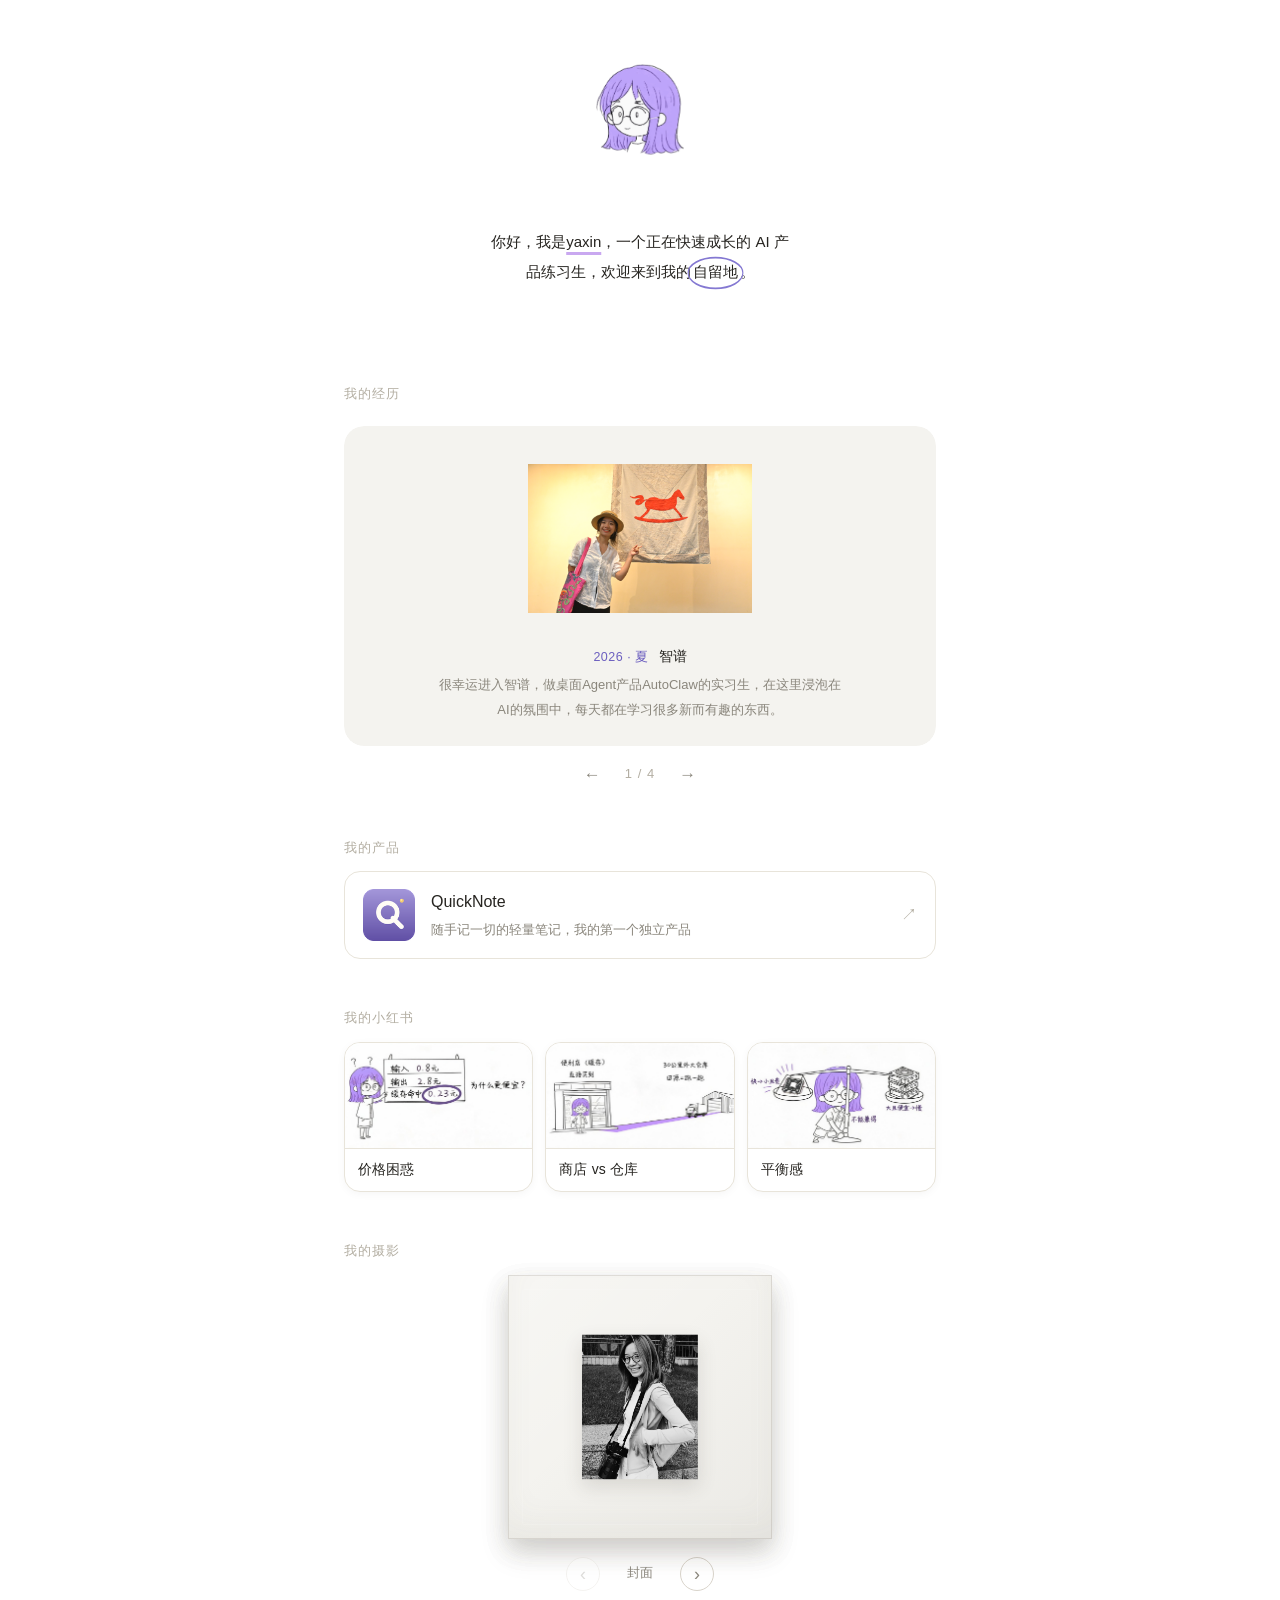
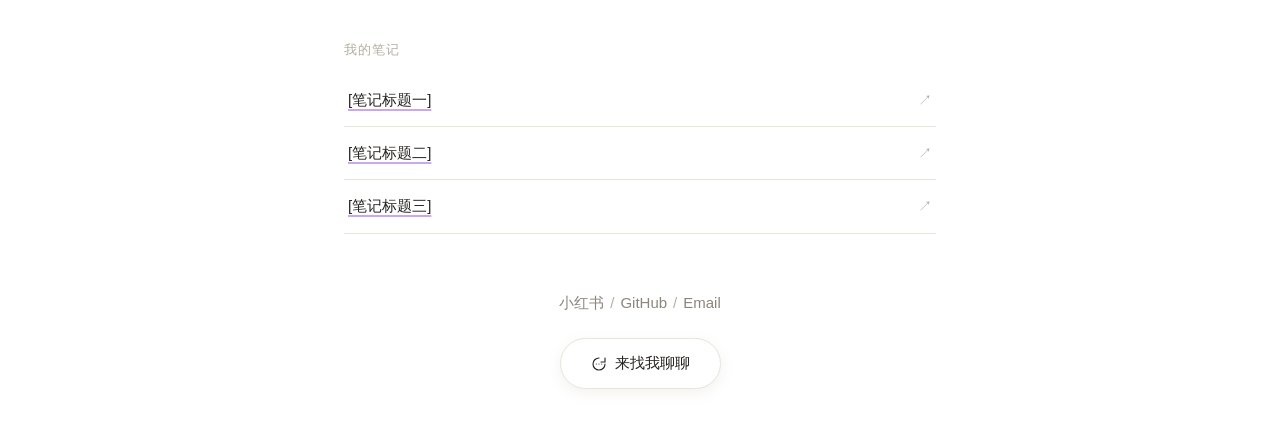
==== editable-site-preview.html @ 3f8d2ef1 "Add files via upload" ====
<!DOCTYPE html>
<html lang="zh-CN">
<head>
<meta charset="UTF-8">
<meta name="viewport" content="width=device-width, initial-scale=1.0">
<title>yaxin 的自留地</title>
<meta name="description" content="yaxin，一个正在快速成长的 AI 产品练习生的自留地">
<style>
:root{
  --bg:#FFFFFF;
  --ink:#262420;
  --ink-2:#8A867C;
  --ink-3:#B3AEA2;
  --accent:#8478D2;
  --accent-deep:#6C5FBF;
  --accent-soft:#C9A8F0;
  --berry:#D6456B;
  --card:#FFFFFF;
  --card-warm:#FBFAF6;
  --line:#E8E4DA;
  --radius:20px;
}
*{margin:0;padding:0;box-sizing:border-box;}
b,strong{font-weight:400;}
html{-webkit-text-size-adjust:100%;scroll-behavior:smooth;}
body{
  font-family:"PingFang SC","Hiragino Sans GB","Microsoft YaHei","Noto Sans SC",sans-serif;
  background:var(--bg);
  color:var(--ink);
  line-height:1.75;
  font-size:15.5px;
  overflow-x:hidden;
}
.wrap{max-width:640px;margin:0 auto;padding:64px 24px 56px;}

/* ========== 01 首屏 ========== */
.hero{position:relative;margin-bottom:72px;user-select:none;}
.hero-scene{position:relative;width:100%;display:flex;align-items:flex-end;justify-content:center;}
.hero-scene img{width:13%;min-width:88px;height:auto;object-fit:contain;display:block;transition:transform .3s cubic-bezier(.3,.7,.4,1);will-change:transform;}
@media (prefers-reduced-motion: reduce){
  .hero-scene img{transition:none;transform:none;}
}

/* ========== 02 简介 ========== */
.intro{margin-bottom:80px;text-align:center;}
.intro p{font-size:15px;line-height:30px;font-weight:400;max-width:300px;margin:0 auto;}
.intro .name{
  color:var(--ink);font-weight:400;
  text-decoration:underline;
  text-decoration-color:var(--accent-soft);
  text-decoration-thickness:2.5px;
  text-underline-offset:5px;
  transition:color .25s;
}
.intro .name:hover{color:var(--accent-deep);}
.intro .circled{
  position:relative;display:inline-block;padding:0 2px;
}
.intro .circled svg{
  position:absolute;left:-4px;right:-4px;top:-2px;bottom:-4px;
  width:calc(100% + 8px);height:calc(100% + 6px);
  pointer-events:none;
}
.intro .circled svg ellipse{
  fill:none;stroke:var(--accent);stroke-width:2;
  stroke-dasharray:400;
  stroke-dashoffset:400;
  animation:drawCircle 1.1s ease 1.4s forwards;
}
@keyframes drawCircle{to{stroke-dashoffset:0;}}
@media (prefers-reduced-motion: reduce){
  .intro .circled svg ellipse{animation:none;stroke-dashoffset:0;}
}

/* ========== 通用节标题 ========== */
.sec-head{display:flex;justify-content:space-between;align-items:center;margin-bottom:20px;}
.sec-title{font-size:13px;font-weight:400;color:var(--ink-3);letter-spacing:.08em;}

/* ========== 03 经历轮播 ========== */
.story{margin:96px 0 48px;}
.story-viewport{border-radius:var(--radius);}
.story-window{overflow:hidden;border-radius:var(--radius);}
.story-track{display:flex;transition:transform .5s cubic-bezier(.25,.8,.3,1);}
.story-card{
  flex:0 0 100%;
  background:#F4F3EF;
  border-radius:var(--radius);
  display:flex;flex-direction:column;
  min-width:0;
  overflow:hidden;
  border:none;
  padding:14px;
  gap:6px;
}
.story-card.split{display:grid;grid-template-columns:minmax(0,1fr) minmax(220px,.92fr);align-items:center;}
.story-img{
  height:198px;
  display:flex;align-items:center;justify-content:center;
  color:var(--ink-3);font-size:12.5px;line-height:1.8;text-align:center;
  position:relative;overflow:hidden;
  padding:12px;
  background:transparent;
}
.story-card.split .story-img{height:248px;min-height:0;padding:10px 4px 10px 10px;}
.story-img img{
  max-width:86%;max-height:86%;
  width:auto;height:auto;
  object-fit:contain;display:block;border-radius:0;
}
.story-img.contain img{object-fit:contain;}
.story-info{
  flex:1;display:flex;flex-direction:column;align-items:center;justify-content:center;gap:5px;
  min-width:0;padding:2px 34px 10px;
  text-align:center;
}
.story-card.split .story-info{align-items:flex-start;text-align:left;padding:14px 24px 14px 8px;}
.story-head{display:flex;align-items:baseline;justify-content:center;gap:10px;flex-wrap:wrap;}
.story-card.split .story-head{justify-content:flex-start;}
.story-time{font-size:12.5px;color:var(--accent-deep);letter-spacing:.04em;}
.story-title{font-size:14px;font-weight:400;line-height:1.5;color:var(--ink);}
.story-title.compact{font-size:14px;}
.story-desc{font-size:13px;color:var(--ink-2);line-height:1.85;max-width:31em;}
.story-nav{
  display:flex;justify-content:center;align-items:center;gap:14px;
  margin-top:14px;
}
.story-arrow{
  border:none;background:none;
  color:var(--ink-2);font-size:17px;cursor:pointer;
  padding:6px 10px;line-height:1;
  transition:color .2s;
}
.story-arrow:hover:not(:disabled){color:var(--accent-deep);}
.story-arrow:active:not(:disabled){transform:scale(.94);}
.story-arrow:disabled{opacity:.25;cursor:default;}
.story-arrow:focus-visible{outline:2px solid var(--accent);outline-offset:2px;border-radius:4px;}
.story-count{
  font-size:13px;color:var(--ink-3);
  letter-spacing:.08em;font-variant-numeric:tabular-nums;
}
.story-dots{display:none;}
.story-dot{
  width:7px;height:7px;border-radius:50%;
  border:1px solid var(--ink-3);background:transparent;
  padding:0;cursor:pointer;
  transition:background .2s,border-color .2s,transform .2s;
}
.story-dot[aria-current="true"]{background:var(--accent);border-color:var(--accent);transform:scale(1.08);}
.story-dot:focus-visible{outline:2px solid var(--accent);outline-offset:3px;}

/* ========== 04 我的作品 ========== */
.works{margin-bottom:48px;}
.works-row{
  display:flex;align-items:center;gap:16px;
  padding:16px 18px;
  text-decoration:none;color:inherit;
  border:1px solid var(--line);
  border-radius:16px;
  background:var(--card);
  transition:border-color .2s,box-shadow .2s,transform .2s;
}
.works-row:hover{border-color:var(--accent-soft);box-shadow:0 6px 16px rgba(140,130,110,.10);transform:translateY(-2px);}
.works-row:focus-visible{outline:2px solid var(--accent);outline-offset:2px;border-radius:8px;}
.works-icon{
  flex:none;width:52px;height:52px;
  display:flex;align-items:center;justify-content:center;
}
.works-icon img{width:100%;height:100%;object-fit:contain;}
.works-mid{flex:1;min-width:0;}
.works-title{font-size:16px;font-weight:400;display:block;}
.works-desc{font-size:13px;color:var(--ink-2);margin-top:3px;display:block;}
.works-tag{
  flex:none;font-size:12.5px;color:var(--ink-2);
  border:1px solid var(--line);border-radius:999px;padding:3px 12px;
  background:var(--card);
}
.works-row .arrow{
  flex:none;color:var(--ink-3);font-size:16px;
  transition:transform .25s,color .25s;
}
.works-row:hover .arrow{transform:translate(2px,-2px);color:var(--accent-deep);}

/* 小红书三卡：上插画 + 下标题描述 */
.works-group-title{font-size:13px;font-weight:400;color:var(--ink-3);margin:48px 0 12px;letter-spacing:.08em;}
#xhs-title{margin-top:48px !important;}
.xhs-cards{display:grid;grid-template-columns:repeat(3,minmax(0,1fr));gap:12px;}
.xhs-card{
  border-radius:16px;overflow:hidden;position:relative;
  border:1px solid var(--line);background:var(--card);
  text-decoration:none;color:inherit;display:flex;flex-direction:column;
  transition:transform .25s,box-shadow .25s;
  box-shadow:0 2px 8px rgba(0,0,0,.04);
}
.xhs-card:hover{transform:translateY(-2px);border-color:var(--accent-soft);box-shadow:0 8px 18px rgba(140,130,110,.12);}
.xhs-card:focus-visible{outline:2px solid var(--accent);outline-offset:2px;}
.xhs-card img{width:100%;min-width:0;aspect-ratio:760/426;object-fit:cover;display:block;}
.xhs-cap{display:flex;flex-direction:column;gap:3px;padding:11px 13px 12px;border-top:1px solid var(--line);}
.xhs-cap b{font-size:14px;font-weight:400;line-height:1.4;letter-spacing:.01em;}
.xhs-cap i{font-size:11.5px;color:var(--ink-2);font-style:normal;line-height:1.5;}

/* 摄影翻书 */
.photo-book-wrap{margin-top:0;}
.book{
  position:relative;max-width:420px;margin:0 auto;
  perspective:1400px;
}
.book-stage{
  display:flex;aspect-ratio:420/300;
  border-radius:14px;overflow:hidden;
  background:var(--card);border:1px solid var(--line);
  box-shadow:0 14px 30px rgba(140,130,110,.14);
  cursor:pointer;
}
.book-page{flex:1;position:relative;overflow:hidden;}
.book-page img{width:100%;height:100%;object-fit:cover;display:block;}
.book-page .pg-caption{
  position:absolute;left:0;right:0;bottom:0;
  padding:18px 12px 8px;
  background:linear-gradient(transparent,rgba(20,18,15,.55));
  color:#fff;font-size:12px;letter-spacing:.05em;
}
.book-spine{
  position:absolute;left:50%;top:0;bottom:0;width:2px;
  background:rgba(38,36,32,.18);z-index:2;transform:translateX(-50%);
}
.book-fold{
  position:absolute;right:0;top:0;bottom:0;width:50%;
  transform-origin:left center;
  transform-style:preserve-3d;
  transition:transform .65s cubic-bezier(.35,.1,.25,1);
  z-index:3;
}
.book-fold .fold-front{
  position:absolute;inset:0;backface-visibility:hidden;
}
.book-fold .fold-back{
  position:absolute;inset:0;
  transform:rotateY(180deg);
  background:var(--card-warm);border-radius:14px;
  border:1px solid var(--line);
}
.book.folded .book-fold{transform:rotateY(-165deg);}
.book-nav{display:flex;justify-content:center;gap:10px;margin-top:18px;}
.book-btn{
  padding:8px 22px;border-radius:999px;
  border:1px solid var(--line);background:var(--card);
  color:var(--ink-2);font-size:13.5px;cursor:pointer;
  transition:all .2s;
}
.book-btn:hover:not(:disabled){border-color:var(--accent);color:var(--accent-deep);}
.book-btn:active:not(:disabled){transform:scale(.96);}
.book-btn:disabled{opacity:.35;cursor:default;}
.book-btn:focus-visible{outline:2px solid var(--accent);outline-offset:2px;}
.book-count{font-size:12.5px;color:var(--ink-3);align-self:center;letter-spacing:.08em;font-variant-numeric:tabular-nums;}

/* 笔记列表 */
.notes-list{margin-top:12px;}
.note-row{
  display:flex;align-items:baseline;gap:12px;
  padding:13px 4px;
  border-bottom:1px solid var(--line);
  text-decoration:none;color:inherit;
  transition:background .2s;
}
.note-row:hover{background:rgba(251,250,246,.9);}
.note-row:focus-visible{outline:2px solid var(--accent);outline-offset:2px;border-radius:8px;}
.note-title{font-size:15px;font-weight:400;white-space:nowrap;}
.note-title u{
  text-decoration-color:var(--accent-soft);text-decoration-thickness:2px;text-underline-offset:4px;
}
.note-row .arrow{color:var(--ink-3);font-size:14px;transition:color .2s,transform .2s;flex:none;margin-left:auto;}
.note-row:hover .arrow{color:var(--accent-deep);transform:translate(2px,-2px);}

/* ========== 05 页脚 ========== */
.footer{text-align:center;padding-top:8px;}
.footer-links{
  display:flex;justify-content:center;gap:6px;flex-wrap:wrap;
  font-size:15px;font-weight:400;color:var(--ink-2);margin-bottom:22px;
}
.footer-links a{
  color:var(--ink-2);text-decoration:none;
  transition:color .2s;
}
.footer-links a:hover{color:var(--accent-deep);}
.footer-links .sep{color:var(--ink-3);}
.signature{display:none;}
.cta-btn{
  display:inline-flex;align-items:center;gap:8px;
  padding:12px 30px;border-radius:999px;
  background:var(--card);border:1px solid var(--line);
  box-shadow:0 4px 14px rgba(140,130,110,.10);
  color:var(--ink);font-size:14.5px;text-decoration:none;
  transition:transform .2s,box-shadow .2s,border-color .2s;
}
.cta-btn:hover{transform:translateY(-2px);box-shadow:0 8px 20px rgba(140,130,110,.16);border-color:var(--accent-soft);}
.cta-btn:active{transform:scale(.97);}
.cta-btn:focus-visible{outline:2px solid var(--accent);outline-offset:3px;}
.cta-btn svg{width:16px;height:16px;}


/* ========== 响应式 ========== */
@media (max-width:560px){
  .wrap{padding:44px 18px 40px;}
  .hero-scene img{width:20%;}
  .story-card.split{display:flex;}
  .story-card{padding:12px;gap:6px;}
  .story-img{height:180px;padding:6px;}
  .story-card.split .story-img{height:180px;min-height:0;padding:6px;}
  .story-img img{max-width:88%;max-height:88%;}
  .story-info{padding:8px 16px 14px;}
  .story-card.split .story-info{align-items:center;text-align:center;padding:14px 20px 18px;}
  .story-card.split .story-head{justify-content:center;}
  .works-tag{display:none;}
  .xhs-cards{gap:8px;}
  .book-stage{aspect-ratio:1/1;}
  .gallery-body{grid-template-columns:1fr;}
}
.album-scope{
    color-scheme: light;
    --w: clamp(132px, 32vmin, 250px);
    --h: var(--w);
    --flip: .95s;
    --ink:#6F6A60;
    --album-line:#D8D3CA;
    --bd: 1.5px solid var(--album-line);
    --radius: 10px;
  }
  .album-scope *{ box-sizing:border-box; }

  .album-scope .ab-shell{
    display:flex;
    flex-direction:column;
    align-items:center;
    width:100%;
    overflow:visible;
  }
  .album-scope .ab-scene{
    width:calc(var(--w) * 2);
    display:flex;
    justify-content:center;
    perspective: 2400px;
  }

  .ab-book{
    position:relative;
    width: calc(var(--w) * 2);
    height: var(--h);
    transform-style: preserve-3d;
    transition: transform var(--flip) cubic-bezier(.2,.7,.2,1);
    transform: translateX(calc(var(--w) * -0.5));
  }
  .ab-book.ab-open{ transform: translateX(0); }
  .ab-book.ab-end{ transform: translateX(calc(var(--w) * 0.5)); }

  .ab-base{
    position:absolute; top:0; width:var(--w); height:var(--h);
    border-radius:8px; background:#fff; border:var(--bd);
    z-index:0; opacity:0; transition:opacity .3s;
  }
  .ab-book.ab-open .ab-base{ opacity:1; }
  .ab-base.left{ left:0; }
  .ab-base.right{ left:var(--w); }

  .ab-page{
    position:absolute; top:0; left:var(--w);
    width:var(--w); height:var(--h);
    transform-origin:left center;
    transform-style:preserve-3d;
    transition: transform var(--flip) cubic-bezier(.2,.7,.2,1);
    cursor:pointer;
  }
  .ab-page.ab-flipped{ transform: rotateY(-180deg); }

  /* 所有页面（封面/内页/封底）统一的黑框白底 */
  .ab-face{
    position:absolute; inset:0; backface-visibility:hidden;
    overflow:hidden; border:var(--bd);
    border-radius:var(--radius); background:#fff;
  }
  .ab-face.back{ transform: rotateY(180deg); }

  /* ---------- 封面 / 封底：同样的黑框白底 + 居中缩小的人物 ---------- */
  .ab-cover .ab-face, .ab-backcover{
    background:#fff url("[data-uri]") no-repeat center 55% / 48% auto;
  }
  /* 一条和边框同粗的直书脊线 */
  .ab-cover .ab-face::after{
    content:""; position:absolute; top:10px; bottom:10px; left:22px; width:1.5px; z-index:2;
    background:var(--album-line); border-radius:2px;
  }
  .ab-backcover::after{
    content:""; position:absolute; top:10px; bottom:10px; right:22px; width:1.5px; z-index:2;
    background:var(--album-line); border-radius:2px;
  }

  /* ---------- 内页 ---------- */
  .ab-paper{ position:absolute; inset:0; padding:22px 20px 30px; display:flex; flex-direction:column; }
  .ab-slots{ flex:1; display:flex; flex-direction:column; gap:12px; }
  .ab-slot{
    flex:1; border:1.5px dashed var(--album-line); border-radius:10px;
    display:flex; align-items:center; justify-content:center;
    color:var(--ink-2); font-size:12px; letter-spacing:1px; background:#fff;
  }
  .ab-pageno{ position:absolute; bottom:8px; width:100%; left:0; text-align:center; font-size:11px; color:#666; }

  /* ---------- 控制条 ---------- */
  .ab-controls{ display:flex; justify-content:center; align-items:center; gap:14px; margin-top:16px; user-select:none; }
  .ab-btn{
    width:34px; height:34px; border:var(--bd); border-radius:50%; cursor:pointer;
    display:inline-flex; align-items:center; justify-content:center;
    background:#fff; color:var(--ink); font-size:18px; line-height:1;
    transition:transform .15s, background .15s, opacity .15s;
  }
  .ab-btn:hover{ transform:translateY(-2px); background:var(--card-warm); border-color:var(--ink-3); }
  .ab-btn:active{ transform:translateY(0); }
  .ab-btn:disabled{ opacity:.3; cursor:default; transform:none; }
  .ab-counter{ font-size:12.5px; color:var(--ink-2); min-width:52px; text-align:center; }

  /* 最终摄影相册样式 */
  .album-scope{
    --w:clamp(138px,34vmin,264px);
    --h:var(--w);
    --flip:.9s;
    --album-paper:#F8F7F3;
    --album-cover:#F4F3EF;
    --album-line:#D9D4CB;
  }
  .album-scope .ab-scene{perspective:2400px;}
  .album-scope .ab-book{
    width:calc(var(--w) * 2);height:var(--h);
    transform:translateX(calc(var(--w) * -.5));
    transition:transform var(--flip) cubic-bezier(.2,.7,.2,1);
  }
  .album-scope .ab-book.ab-open{transform:translateX(0);}
  .album-scope .ab-book.ab-end{transform:translateX(calc(var(--w) * .5));}
  .album-scope .ab-base{
    border:0;border-radius:0;background:var(--album-paper);
    box-shadow:0 12px 26px rgba(80,74,62,.10);
  }
  .album-scope .ab-page{
    transition:transform var(--flip) cubic-bezier(.2,.7,.2,1);
  }
  .album-scope .ab-face{
    border:0;border-radius:0;background:var(--album-paper);
    box-shadow:inset 0 0 0 1px rgba(126,120,110,.16),0 10px 24px rgba(80,74,62,.10);
  }
  .album-scope .ab-cover .ab-face.front,
  .album-scope .ab-backcover{
    background:
      linear-gradient(135deg,rgba(255,255,255,.30),transparent 42%,rgba(118,112,102,.07)),
      radial-gradient(circle at 50% 46%,rgba(255,255,255,.24),transparent 38%),
      var(--album-cover);
    box-shadow:inset 0 0 0 1px rgba(120,114,102,.18),inset 0 -18px 30px rgba(100,94,84,.05),0 14px 28px rgba(80,74,62,.12);
  }
  .album-scope .ab-cover .ab-face.front::after,
  .album-scope .ab-backcover::after{
    content:"";position:absolute;inset:14px;width:auto;height:auto;
    border:1px solid rgba(255,255,255,.28);background:none;opacity:.55;pointer-events:none;
  }
  .album-scope .ab-cover .ab-face.back::after{content:none;}
  .ab-cover-photo{
    position:absolute;left:50%;top:50%;width:44%;aspect-ratio:4/5;
    transform:translate(-50%,-50%);overflow:hidden;
    box-shadow:0 8px 18px rgba(70,64,54,.14);
  }
  .ab-cover-photo img{width:100%;height:100%;object-fit:cover;display:block;}
  .ab-paper{padding:20px;display:grid;place-items:center;}
  .ab-layout{width:100%;height:100%;position:relative;}
  .ab-photo{min-width:0;min-height:0;display:grid;place-items:center;}
  .ab-photo img{max-width:100%;max-height:100%;object-fit:contain;display:block;}
  .ab-layout-quiet{display:grid;place-items:center;}
  .ab-layout-quiet .ab-photo{width:78%;height:58%;}
  .ab-layout-tall{display:grid;place-items:center;}
  .ab-layout-tall .ab-photo{width:66%;height:88%;transform:translateY(-10px);}
  .ab-layout-wide{display:grid;place-items:center;}
  .ab-layout-wide .ab-photo{width:86%;height:54%;}
  .ab-layout-pair{
    display:grid;grid-template-rows:1fr 1fr;gap:6px;align-content:center;
    padding:0 0 22px;transform:translateY(-8px);
  }
  .ab-layout-pair .ab-photo:first-child{width:76%;height:100%;justify-self:center;}
  .ab-layout-pair .ab-photo:last-child{width:62%;height:100%;justify-self:center;transform:translateY(-8px);}
  .ab-layout-pair .ab-photo img{max-height:100%;object-fit:contain;filter:saturate(.96);}
  .album-scope .ab-controls{gap:14px;margin-top:18px;}
  .album-scope .ab-btn{
    width:34px;height:34px;border:1px solid var(--album-line);border-radius:50%;
    background:#fff;color:var(--ink-2);font-size:18px;
  }
  .album-scope .ab-btn:hover:not(:disabled){background:var(--card-warm);color:var(--accent);transform:none;}
  .album-scope .ab-btn:disabled{opacity:.28;}
  @media (max-width:560px){
    .album-scope{--w:clamp(132px,40vw,198px);}
    .album-scope .ab-paper{padding:14px;}
    .album-scope .ab-cover-photo{width:60%;}
    .album-scope .ab-layout-quiet .ab-photo{width:82%;height:58%;}
    .album-scope .ab-layout-tall .ab-photo{width:70%;height:88%;}
    .album-scope .ab-layout-wide .ab-photo{width:88%;height:54%;}
  }

</style>
<link rel="stylesheet" href="editable-preview.css">
</head>
<body>
<div class="wrap">

  <!-- ========== 01 首屏：练习生趴在桌上 ========== -->
  <header class="hero" id="hero">
    <div class="hero-scene" id="heroScene">
      <img id="heroArt" src="yaxin-assets/avatar-final.png" alt="yaxin 的手绘头像：紫发圆框眼镜的女孩" draggable="false">
    </div>
  </header>

  <!-- ========== 02 简介 ========== -->
  <section class="intro">
    <p>你好，我是<a class="name" href="https://github.com/" target="_blank" rel="noopener">yaxin</a>，一个正在快速成长的 AI 产品练习生，欢迎来到我的<span class="circled">自留地<svg viewBox="0 0 100 40" preserveAspectRatio="none" aria-hidden="true"><ellipse cx="50" cy="20" rx="48" ry="17"/></svg></span>。</p>
  </section>

  <!-- ========== 03 我的经历 ========== -->
  <section class="story" aria-label="我的经历">
    <div class="sec-head">
      <h2 class="sec-title">我的经历</h2>
    </div>
    <div class="story-viewport">
      <div class="story-window">
        <div class="story-track" id="storyTrack">
        <div class="story-card">
          <div class="story-img contain"><img src="story-assets/story-1.jpg" alt="在布艺红色小马前的留影"></div>
          <div class="story-info">
            <div class="story-head"><span class="story-time">2026 · 夏</span><span class="story-title compact">智谱</span></div>
            <div class="story-desc">很幸运进入智谱，做桌面Agent产品AutoClaw的实习生，在这里浸泡在AI的氛围中，每天都在学习很多新而有趣的东西。</div>
          </div>
        </div>
        <div class="story-card">
          <div class="story-img"><img src="story-assets/story-2.jpg" alt="在网易标识前合影"></div>
          <div class="story-info">
            <div class="story-head"><span class="story-time">2026 · 春</span><span class="story-title">网易</span></div>
            <div class="story-desc">网易是我接触AI产品的开端，让我开始看到这个神秘又神奇的领域，思考AI满足用户需求的可能性。</div>
          </div>
        </div>
        <div class="story-card split">
          <div class="story-img contain"><img src="story-assets/story-3.jpg" alt="乐信圣文办公室入口"></div>
          <div class="story-info">
            <div class="story-head"><span class="story-time">2025 · 秋冬</span><span class="story-title">乐信圣文</span></div>
            <div class="story-desc">我做产品的起点，这里有很好的mentor、很成熟的团队、很规范且高效的业务流程，是我会怀念的地方。</div>
          </div>
        </div>
        <div class="story-card split">
          <div class="story-img contain"><img src="story-assets/story-4.jpg" alt="四姑娘山山谷草地上的留影"></div>
          <div class="story-info">
            <div class="story-head"><span class="story-time">2024 · 夏</span><span class="story-title compact">四姑娘山</span></div>
            <div class="story-desc">毕业后在四姑娘山下做了一个月义工，是我生命中美好、充满生机的夏天。</div>
          </div>
        </div>
        </div>
      </div>
      <div class="story-nav">
        <button class="story-arrow prev" data-dir="-1" aria-label="上一张经历">←</button>
        <div class="story-dots" id="storyDots" aria-label="经历切换"></div>
        <span class="story-count" id="storyCount">1 / 4</span>
        <button class="story-arrow next" data-dir="1" aria-label="下一张经历">→</button>
      </div>
    </div>
  </section>

  <!-- ========== 04 我的作品 ========== -->
  <section class="works" aria-label="我的作品">
    <!-- QuickNote 产品行 -->
    <p class="works-group-title">我的产品</p>
    <a class="works-row" href="https://github.com/" target="_blank" rel="noopener">
      <span class="works-icon"><img src="yaxin-assets/quicknote-icon-final.png" alt="QuickNote 图标"></span>
      <span class="works-mid">
        <span class="works-title">QuickNote</span>
        <span class="works-desc">随手记一切的轻量笔记，我的第一个独立产品</span>
      </span>
      <span class="arrow" aria-hidden="true">↗</span>
    </a>

    <!-- 我的小红书 -->
    <p class="works-group-title" id="xhs-title">我的小红书</p>
    <div class="xhs-cards">
      <a class="xhs-card" href="https://www.xiaohongshu.com/" target="_blank" rel="noopener">
        <img src="yaxin-assets/xhs-card-1.jpg" alt="插画：价格困惑，把抽象判断画成可讨论的画面">
        <span class="xhs-cap"><b>价格困惑</b></span>
      </a>
      <a class="xhs-card" href="https://www.xiaohongshu.com/" target="_blank" rel="noopener">
        <img src="yaxin-assets/xhs-card-2.jpg" alt="插画：商店 vs 仓库，用生活化隐喻解释缓存与回源">
        <span class="xhs-cap"><b>商店 vs 仓库</b></span>
      </a>
      <a class="xhs-card" href="https://www.xiaohongshu.com/" target="_blank" rel="noopener">
        <img src="yaxin-assets/xhs-card-3.jpg" alt="插画：平衡感，在效率表达与体验之间找中间点">
        <span class="xhs-cap"><b>平衡感</b></span>
      </a>
    </div>

    

    <div class="photo-book-wrap album-scope">
      <p class="works-group-title">我的摄影</p>

  <div class="ab-shell">
    <div class="ab-scene">
      <div class="ab-book" id="ab-book">
        <div class="ab-base left"></div>
        <div class="ab-base right"></div>

        <div class="ab-page ab-cover" data-leaf="0">
          <div class="ab-face front">
            <div class="ab-cover-photo"><img src="album-preview-assets/cover-photo.jpg" alt="相册封面照片"></div>
          </div>
          <div class="ab-face back">
            <div class="ab-paper">
              <div class="ab-layout ab-layout-quiet">
                <div class="ab-photo"><img src="album-preview-assets/photo-1.jpg" alt="芦苇与飞鸟"></div>
              </div>
            </div>
          </div>
        </div>

        <div class="ab-page" data-leaf="1">
          <div class="ab-face front">
            <div class="ab-paper">
              <div class="ab-layout ab-layout-tall">
                <div class="ab-photo"><img src="album-preview-assets/photo-5.jpg" alt="雨天车窗与街边照片"></div>
              </div>
            </div>
          </div>
          <div class="ab-face back">
            <div class="ab-paper">
              <div class="ab-layout ab-layout-wide">
                <div class="ab-photo"><img src="album-preview-assets/photo-2.jpg" alt="山路、牦牛和远山"></div>
              </div>
            </div>
          </div>
        </div>

        <div class="ab-page" data-leaf="2">
          <div class="ab-face front">
            <div class="ab-paper">
              <div class="ab-layout ab-layout-pair">
                <div class="ab-photo"><img src="album-preview-assets/photo-4.jpg" alt="墙面光影"></div>
                <div class="ab-photo"><img src="album-preview-assets/photo-3.jpg" alt="草地上骑马的人"></div>
              </div>
            </div>
          </div>
          <div class="ab-face back ab-backcover"></div>
        </div>
      </div>
    </div>

  <div class="ab-controls">
    <button class="ab-btn" id="ab-prev" type="button" title="上一页" aria-label="上一页">‹</button>
    <div class="ab-counter" id="ab-counter">封面</div>
    <button class="ab-btn" id="ab-next" type="button" title="下一页" aria-label="下一页">›</button>
  </div>

    </div>
    </div>

    
    <div class="photo-book-wrap">
      <p class="works-group-title">我的笔记</p>
      <div class="notes-list">
        <a class="note-row" href="#" target="_blank" rel="noopener">
          <span class="note-title"><u>[笔记标题一]</u></span>
          <span class="arrow" aria-hidden="true">↗</span>
        </a>
        <a class="note-row" href="#" target="_blank" rel="noopener">
          <span class="note-title"><u>[笔记标题二]</u></span>
          <span class="arrow" aria-hidden="true">↗</span>
        </a>
        <a class="note-row" href="#" target="_blank" rel="noopener">
          <span class="note-title"><u>[笔记标题三]</u></span>
          <span class="arrow" aria-hidden="true">↗</span>
        </a>
      </div>
    </div>
  </section>

  <!-- ========== 05 页脚 ========== -->
  <footer class="footer">
    <div class="footer-links">
      <a href="https://www.xiaohongshu.com/" target="_blank" rel="noopener">小红书</a>
      <span class="sep">/</span>
      <a href="https://github.com/" target="_blank" rel="noopener">GitHub</a>
      <span class="sep">/</span>
      <a href="mailto:hello@example.com">Email</a>
    </div>
    <a class="cta-btn" href="mailto:hello@example.com">
      <svg viewBox="0 0 24 24" fill="none" stroke="currentColor" stroke-width="1.7" stroke-linecap="round" stroke-linejoin="round" aria-hidden="true"><path d="M21 12a9 9 0 1 1-9-9"/><path d="M21 3v6h-6"/><path d="M8 12h.01"/><path d="M12 12h.01"/><path d="M16 12h.01"/></svg>
      来找我聊聊
    </a>
  </footer>

</div>

<script>
/* ========== 首屏：练习生看向鼠标（整图微视差） ========== */
(function(){
  var art = document.getElementById('heroArt');
  var scene = document.getElementById('heroScene');
  var reduce = window.matchMedia('(prefers-reduced-motion: reduce)').matches;
  var rafId = null, tx = 0, ty = 0;

  /* 瞳孔中心在头像中的比例位置（avatar-final 466x481，面部略偏中上） */
  var EYE_X = 0.5, EYE_Y = 0.42;

  function onMove(e){
    if (reduce) return;
    var rect = scene.getBoundingClientRect();
    var cx = rect.left + rect.width * EYE_X;
    var cy = rect.top + rect.height * EYE_Y;
    var dx = e.clientX - cx, dy = e.clientY - cy;
    var dist = Math.hypot(dx, dy);
    var radius = Math.max(rect.width, 420) * 0.65;
    if (dist < radius){
      /* 她的眼睛看向光标：插画朝光标方向轻轻偏移，像转头注目 */
      var k = 1 - dist / radius;
      tx = Math.max(-1, Math.min(1, dx / 320)) * 4 * k;
      ty = Math.max(-1, Math.min(1, dy / 320)) * 3 * k;
    } else {
      tx = 0; ty = 0;
    }
    if (!rafId) rafId = requestAnimationFrame(apply);
  }
  function apply(){
    rafId = null;
    var x0 = parseFloat(art.dataset.tx || 0);
    var y0 = parseFloat(art.dataset.ty || 0);
    var nx = x0 + (tx - x0) * 0.12;
    var ny = y0 + (ty - y0) * 0.12;
    art.dataset.tx = nx; art.dataset.ty = ny;
    art.style.transform = 'translate(' + nx.toFixed(2) + 'px,' + ny.toFixed(2) + 'px)';
    if (Math.abs(nx - tx) > 0.05 || Math.abs(ny - ty) > 0.05){
      rafId = requestAnimationFrame(apply);
    }
  }
  /* 触屏：轻点首屏左右区域，她看向那一边 */
  scene.addEventListener('pointerdown', function(e){
    if (reduce || e.pointerType === 'mouse') return;
    var rect = scene.getBoundingClientRect();
    var dir = (e.clientX < rect.left + rect.width/2) ? -1 : 1;
    tx = dir * 4; ty = 1;
    if (!rafId) rafId = requestAnimationFrame(apply);
    setTimeout(function(){ tx = 0; ty = 0; if(!rafId) rafId = requestAnimationFrame(apply); }, 1100);
  });
  if (!reduce){
    window.addEventListener('pointermove', onMove, {passive:true});
  }
})();

/* ========== 经历轮播 ========== */
(function(){
  var story = document.querySelector('.story');
  var track = document.getElementById('storyTrack');
  var cards = Array.prototype.slice.call(track.children);
  var count = document.getElementById('storyCount');
  var dotsWrap = document.getElementById('storyDots');
  var reduce = window.matchMedia('(prefers-reduced-motion: reduce)').matches;
  var idx = 0;
  var timer = null;

  cards.forEach(function(_, i){
    var dot = document.createElement('button');
    dot.className = 'story-dot';
    dot.type = 'button';
    dot.setAttribute('aria-label', '第 ' + (i + 1) + ' 张经历');
    dot.dataset.index = i;
    dotsWrap.appendChild(dot);
  });
  var dots = Array.prototype.slice.call(dotsWrap.children);

  function render(){
    track.style.transform = 'translateX(-' + idx * 100 + '%)';
    count.textContent = (idx+1) + ' / ' + cards.length;
    dots.forEach(function(dot, i){
      dot.setAttribute('aria-current', i === idx ? 'true' : 'false');
    });
  }
  function go(nextIdx){
    idx = (nextIdx + cards.length) % cards.length;
    render();
  }
  function restart(){
    if (reduce) return;
    clearInterval(timer);
    timer = setInterval(function(){ go(idx + 1); }, 5200);
  }

  story.addEventListener('click', function(e){
    var btn = e.target.closest('.story-arrow');
    var dot = e.target.closest('.story-dot');
    if (btn){
      go(idx + parseInt(btn.dataset.dir, 10));
      restart();
    }
    if (dot){
      go(parseInt(dot.dataset.index, 10));
      restart();
    }
  });
  story.addEventListener('mouseenter', function(){ clearInterval(timer); });
  story.addEventListener('mouseleave', restart);

  /* 触屏横滑 */
  var startX = null;
  track.addEventListener('touchstart', function(e){ startX = e.touches[0].clientX; }, {passive:true});
  track.addEventListener('touchend', function(e){
    if (startX === null) return;
    var dx = e.changedTouches[0].clientX - startX;
    if (Math.abs(dx) > 48){
      if (dx < 0) go(idx + 1);
      if (dx > 0) go(idx - 1);
      restart();
    }
    startX = null;
  }, {passive:true});
  render();
  restart();
})();


  var abBook = document.getElementById('ab-book');
  var pages   = Array.prototype.slice.call(document.querySelectorAll('.ab-page'));
  var prevBtn = document.getElementById('ab-prev');
  var nextBtn = document.getElementById('ab-next');
  var counter = document.getElementById('ab-counter');
  var N = pages.length;
  var current = 0;

  function render(){
    for(var i=0;i<pages.length;i++){
      var p = pages[i];
      if(i < current){ p.classList.add('ab-flipped'); p.style.zIndex = i; }
      else           { p.classList.remove('ab-flipped'); p.style.zIndex = 100 + (N - i); }
    }
    abBook.classList.remove('ab-open','ab-end');
    if(current === N && N > 0)   abBook.classList.add('ab-end');
    else if(current > 0)         abBook.classList.add('ab-open');
    prevBtn.disabled = (current === 0);
    nextBtn.disabled = (current === N);
    counter.textContent = current === 0 ? '封面' : current === N ? '封底' : '第 ' + current + ' 页';
  }

  function next(){ if(current < N){ current++; render(); } }
  function prev(){ if(current > 0){ current--; render(); } }

  nextBtn.addEventListener('click', next);
  prevBtn.addEventListener('click', prev);

  abBook.addEventListener('click', function(e){
    var r = abBook.getBoundingClientRect();
    if(e.clientX > r.left + r.width/2) next(); else prev();
  });

  window.addEventListener('keydown', function(e){
    if(e.key === 'ArrowRight') next();
    if(e.key === 'ArrowLeft')  prev();
  });

  render();

</script>
<script src="editable-preview.js"></script>
</body>
</html>
---- editable-preview.css ----
body.editor-preview-mode{min-height:100vh;}
.editor-preview-mode .wrap{padding-top:54px;}
.site-module{margin:0 0 48px;}
.site-module.story{margin-top:70px;}
.site-module.works{margin-bottom:48px;}
.site-module .works-group-title{margin-top:0!important;}
.site-module[data-module-type="album"] .works-group-title{margin-bottom:18px;}
.site-module[data-module-type="experience"] .sec-head{margin-bottom:20px;}
.site-module.is-hidden{display:none!important;}
.empty-state{padding:30px 18px;text-align:center;color:var(--ink-3);font-size:13px;border:1px dashed var(--line);}
.editor-preview-mode .story-card.split{min-height:276px;}
.editor-preview-mode .story-card.stack-reverse{flex-direction:column-reverse;}
.editor-preview-mode .story-card.side-reverse .story-img{order:2;padding:10px 10px 10px 4px;}
.editor-preview-mode .story-card.side-reverse .story-info{order:1;padding:14px 8px 14px 24px;}
.editor-preview-mode .ab-cover-photo{width:30%;}
.editor-preview-mode .xhs-cards{grid-template-columns:repeat(3,minmax(0,1fr));}
.editor-preview-mode .story-arrow,.xhs-arrow{width:34px;height:34px;padding:0;border:1px solid #D9D4CB;border-radius:50%;background:#fff;color:var(--ink-2);font-size:18px;line-height:1;display:inline-flex;align-items:center;justify-content:center;cursor:pointer;box-shadow:none;}
.editor-preview-mode .story-arrow:hover:not(:disabled),.xhs-arrow:hover{background:var(--card-warm);color:var(--accent);border-color:#D9D4CB;}
.xhs-carousel{display:grid;grid-template-columns:34px minmax(0,1fr) 34px;align-items:center;gap:10px;}
.xhs-window{overflow:hidden;}
.xhs-track{display:grid;grid-auto-flow:column;grid-auto-columns:calc((100% - 24px)/3);column-gap:12px;transition:transform .38s cubic-bezier(.25,.8,.3,1);}
.xhs-arrow{position:static;transform:none;}
.xhs-arrow[hidden]{display:inline-flex!important;visibility:hidden;pointer-events:none;}
.editor-preview-mode .footer{padding-top:8px;}
@media(max-width:560px){
  .editor-preview-mode .wrap{padding-top:38px;}
  .site-module.story{margin-top:54px;}
  .editor-preview-mode .xhs-cards{grid-template-columns:repeat(2,minmax(0,1fr));}
  .xhs-track{grid-auto-columns:calc((100% - 8px)/2);column-gap:8px;}
  .xhs-carousel{grid-template-columns:30px minmax(0,1fr) 30px;gap:6px;}
  .xhs-arrow{width:30px;height:30px;}
  .editor-preview-mode .ab-cover-photo{width:40%;}
}
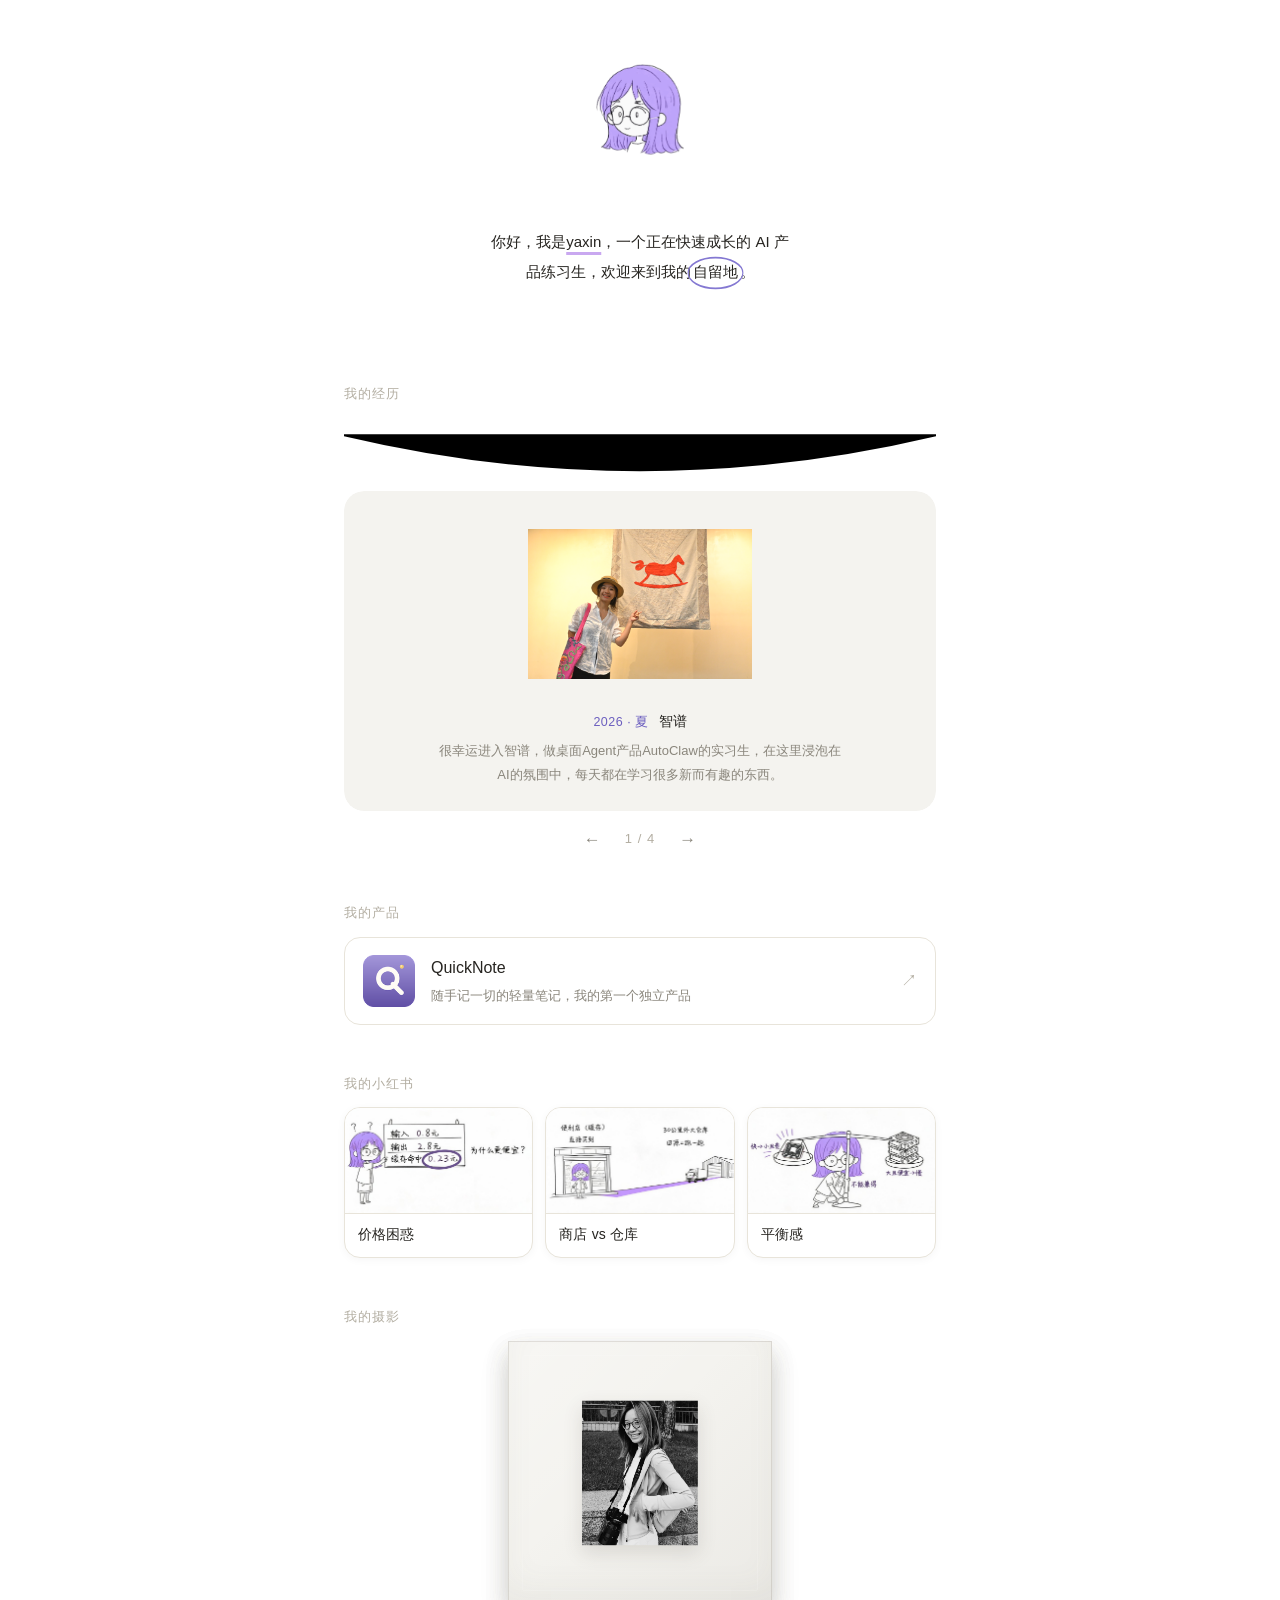
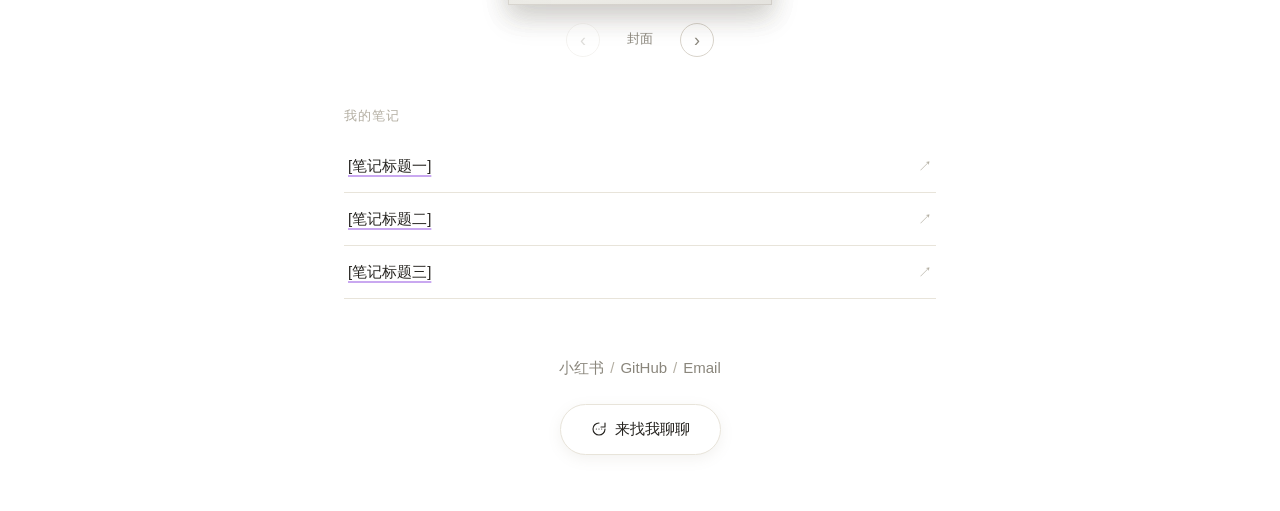
==== commit ce3a0416: "Add files via upload" ====
--- a/editable-site-preview.html
+++ b/editable-site-preview.html
@@ -521,31 +521,32 @@
       <h2 class="sec-title">我的经历</h2>
     </div>
     <div class="story-viewport">
+      <svg class="story-line" viewBox="0 0 720 70" preserveAspectRatio="none" aria-hidden="true"><path d="M -10 10 Q 360 100 730 10"></path></svg>
       <div class="story-window">
         <div class="story-track" id="storyTrack">
-        <div class="story-card">
-          <div class="story-img contain"><img src="story-assets/story-1.jpg" alt="在布艺红色小马前的留影"></div>
+        <div class="story-card landscape">
+          <div class="story-img contain"><img class="story-clip" src="story-assets/wood-clip-final.png" alt="" aria-hidden="true"><img class="story-photo" src="story-assets/story-1.jpg" alt="在布艺红色小马前的留影"></div>
           <div class="story-info">
             <div class="story-head"><span class="story-time">2026 · 夏</span><span class="story-title compact">智谱</span></div>
             <div class="story-desc">很幸运进入智谱，做桌面Agent产品AutoClaw的实习生，在这里浸泡在AI的氛围中，每天都在学习很多新而有趣的东西。</div>
           </div>
         </div>
-        <div class="story-card">
-          <div class="story-img"><img src="story-assets/story-2.jpg" alt="在网易标识前合影"></div>
+        <div class="story-card landscape">
+          <div class="story-img"><img class="story-clip" src="story-assets/wood-clip-final.png" alt="" aria-hidden="true"><img class="story-photo" src="story-assets/story-2.jpg" alt="在网易标识前合影"></div>
           <div class="story-info">
             <div class="story-head"><span class="story-time">2026 · 春</span><span class="story-title">网易</span></div>
             <div class="story-desc">网易是我接触AI产品的开端，让我开始看到这个神秘又神奇的领域，思考AI满足用户需求的可能性。</div>
           </div>
         </div>
-        <div class="story-card split">
-          <div class="story-img contain"><img src="story-assets/story-3.jpg" alt="乐信圣文办公室入口"></div>
+        <div class="story-card portrait">
+          <div class="story-img contain"><img class="story-clip" src="story-assets/wood-clip-final.png" alt="" aria-hidden="true"><img class="story-photo" src="story-assets/story-3.jpg" alt="乐信圣文办公室入口"></div>
           <div class="story-info">
             <div class="story-head"><span class="story-time">2025 · 秋冬</span><span class="story-title">乐信圣文</span></div>
             <div class="story-desc">我做产品的起点，这里有很好的mentor、很成熟的团队、很规范且高效的业务流程，是我会怀念的地方。</div>
           </div>
         </div>
-        <div class="story-card split">
-          <div class="story-img contain"><img src="story-assets/story-4.jpg" alt="四姑娘山山谷草地上的留影"></div>
+        <div class="story-card portrait reverse">
+          <div class="story-img contain"><img class="story-clip" src="story-assets/wood-clip-final.png" alt="" aria-hidden="true"><img class="story-photo" src="story-assets/story-4.jpg" alt="四姑娘山山谷草地上的留影"></div>
           <div class="story-info">
             <div class="story-head"><span class="story-time">2024 · 夏</span><span class="story-title compact">四姑娘山</span></div>
             <div class="story-desc">毕业后在四姑娘山下做了一个月义工，是我生命中美好、充满生机的夏天。</div>
--- a/editable-preview.css
+++ b/editable-preview.css
@@ -8,10 +8,33 @@
 .site-module[data-module-type="experience"] .sec-head{margin-bottom:20px;}
 .site-module.is-hidden{display:none!important;}
 .empty-state{padding:30px 18px;text-align:center;color:var(--ink-3);font-size:13px;border:1px dashed var(--line);}
-.editor-preview-mode .story-card.split{min-height:276px;}
-.editor-preview-mode .story-card.stack-reverse{flex-direction:column-reverse;}
-.editor-preview-mode .story-card.side-reverse .story-img{order:2;padding:10px 10px 10px 4px;}
-.editor-preview-mode .story-card.side-reverse .story-info{order:1;padding:14px 8px 14px 24px;}
+.editor-preview-mode .story-viewport{position:relative;border-radius:0;}
+.editor-preview-mode .story-line{position:absolute;z-index:0;left:-3%;top:0;width:106%;height:68px;overflow:visible;pointer-events:none;}
+.editor-preview-mode .story-line path{fill:none;stroke:#24231f;stroke-width:1.6;vector-effect:non-scaling-stroke;}
+.editor-preview-mode .story-window{position:relative;z-index:1;overflow:hidden;border-radius:0;}
+.editor-preview-mode .story-card{min-height:360px;background:transparent;border-radius:0;display:flex;flex-direction:column;align-items:center;overflow:visible;padding:70px 34px 30px;gap:18px;position:relative;}
+.editor-preview-mode .story-card.portrait{display:grid;grid-template-columns:minmax(190px,.78fr) minmax(230px,1.08fr);align-items:center;gap:42px;padding-left:54px;padding-right:54px;}
+.editor-preview-mode .story-card.portrait.reverse{grid-template-columns:minmax(230px,1.08fr) minmax(190px,.78fr);}
+.editor-preview-mode .story-img{width:min(64%,390px);height:auto;display:flex;align-items:center;justify-content:center;position:relative;z-index:1;padding:10px 10px 32px;background:#fbfaf6;box-shadow:0 9px 20px rgba(55,49,40,.14),0 1px 2px rgba(55,49,40,.12);transform:rotate(-.55deg);overflow:visible;}
+.editor-preview-mode .story-card:nth-child(even) .story-img{transform:rotate(.55deg);}
+.editor-preview-mode .story-photo{width:100%;height:auto;object-fit:contain;display:block;border-radius:0;max-width:none;max-height:none;}
+.editor-preview-mode .story-clip{position:absolute;z-index:4;left:50%;top:-51px;width:24px;height:auto;max-width:none;max-height:none;transform:translateX(-50%) rotate(1deg);pointer-events:none;}
+.editor-preview-mode .story-card:nth-child(even) .story-clip{transform:translateX(-50%) rotate(-1deg);}
+.editor-preview-mode .story-card.landscape .story-img{top:-10px;}
+.editor-preview-mode .story-card.landscape .story-clip{top:-41px;}
+.editor-preview-mode .story-card.portrait .story-clip{top:-42px;}
+.editor-preview-mode .story-card.portrait .story-img{width:min(100%,230px);justify-self:center;padding:9px 9px 34px;top:-43px;}
+.editor-preview-mode .story-card.portrait .story-photo{aspect-ratio:3/4;object-fit:cover;}
+.editor-preview-mode .story-card.portrait.reverse .story-img{order:2;}
+.editor-preview-mode .story-info{align-items:center;text-align:center;padding:0 34px;}
+.editor-preview-mode .story-card.portrait .story-info{align-items:flex-start;text-align:left;padding:8px 0;position:relative;top:-18px;}
+.editor-preview-mode .story-card.portrait.reverse .story-info{order:1;align-items:flex-end;text-align:right;}
+.editor-preview-mode .story-card.portrait .story-head{justify-content:flex-start;}
+.editor-preview-mode .story-card.portrait.reverse .story-head{justify-content:flex-end;}
+.editor-preview-mode .story-nav{position:absolute;z-index:6;left:-12px;right:-12px;top:210px;display:flex;justify-content:space-between;align-items:center;margin:0;pointer-events:none;}
+.editor-preview-mode .story-arrow{opacity:0;pointer-events:none;transition:color .2s,background .2s,opacity .2s;}
+.editor-preview-mode .story-viewport:hover .story-arrow,.editor-preview-mode .story-viewport:focus-within .story-arrow{opacity:1;pointer-events:auto;}
+.editor-preview-mode .story-count{display:none;}
 .editor-preview-mode .ab-cover-photo{width:30%;}
 .editor-preview-mode .xhs-cards{grid-template-columns:repeat(3,minmax(0,1fr));}
 .editor-preview-mode .story-arrow,.xhs-arrow{width:34px;height:34px;padding:0;border:1px solid #D9D4CB;border-radius:50%;background:#fff;color:var(--ink-2);font-size:18px;line-height:1;display:inline-flex;align-items:center;justify-content:center;cursor:pointer;box-shadow:none;}
@@ -30,4 +53,17 @@
   .xhs-carousel{grid-template-columns:30px minmax(0,1fr) 30px;gap:6px;}
   .xhs-arrow{width:30px;height:30px;}
   .editor-preview-mode .ab-cover-photo{width:40%;}
+  .editor-preview-mode .story-card,.editor-preview-mode .story-card.portrait,.editor-preview-mode .story-card.portrait.reverse{display:flex;min-height:350px;padding:64px 18px 24px;gap:18px;}
+  .editor-preview-mode .story-line{top:0;height:58px;}
+  .editor-preview-mode .story-img,.editor-preview-mode .story-card.portrait .story-img{width:min(72%,250px);padding:8px 8px 27px;order:1;}
+  .editor-preview-mode .story-card.landscape .story-img{top:0;}
+  .editor-preview-mode .story-card.portrait .story-img{width:min(54%,180px);padding-bottom:29px;top:-10px;}
+  .editor-preview-mode .story-clip{top:-42px;width:22px;}
+  .editor-preview-mode .story-card.landscape .story-clip{top:-42px;}
+  .editor-preview-mode .story-card.portrait .story-clip{top:-32px;}
+  .editor-preview-mode .story-nav{left:2px;right:2px;top:172px;}
+  .editor-preview-mode .story-arrow{opacity:1;pointer-events:auto;}
+  .editor-preview-mode .story-info,.editor-preview-mode .story-card.portrait .story-info,.editor-preview-mode .story-card.portrait.reverse .story-info{order:2;align-items:center;text-align:center;padding:0 8px;}
+  .editor-preview-mode .story-card.portrait .story-info{top:-14px;}
+  .editor-preview-mode .story-card.portrait .story-head,.editor-preview-mode .story-card.portrait.reverse .story-head{justify-content:center;}
 }
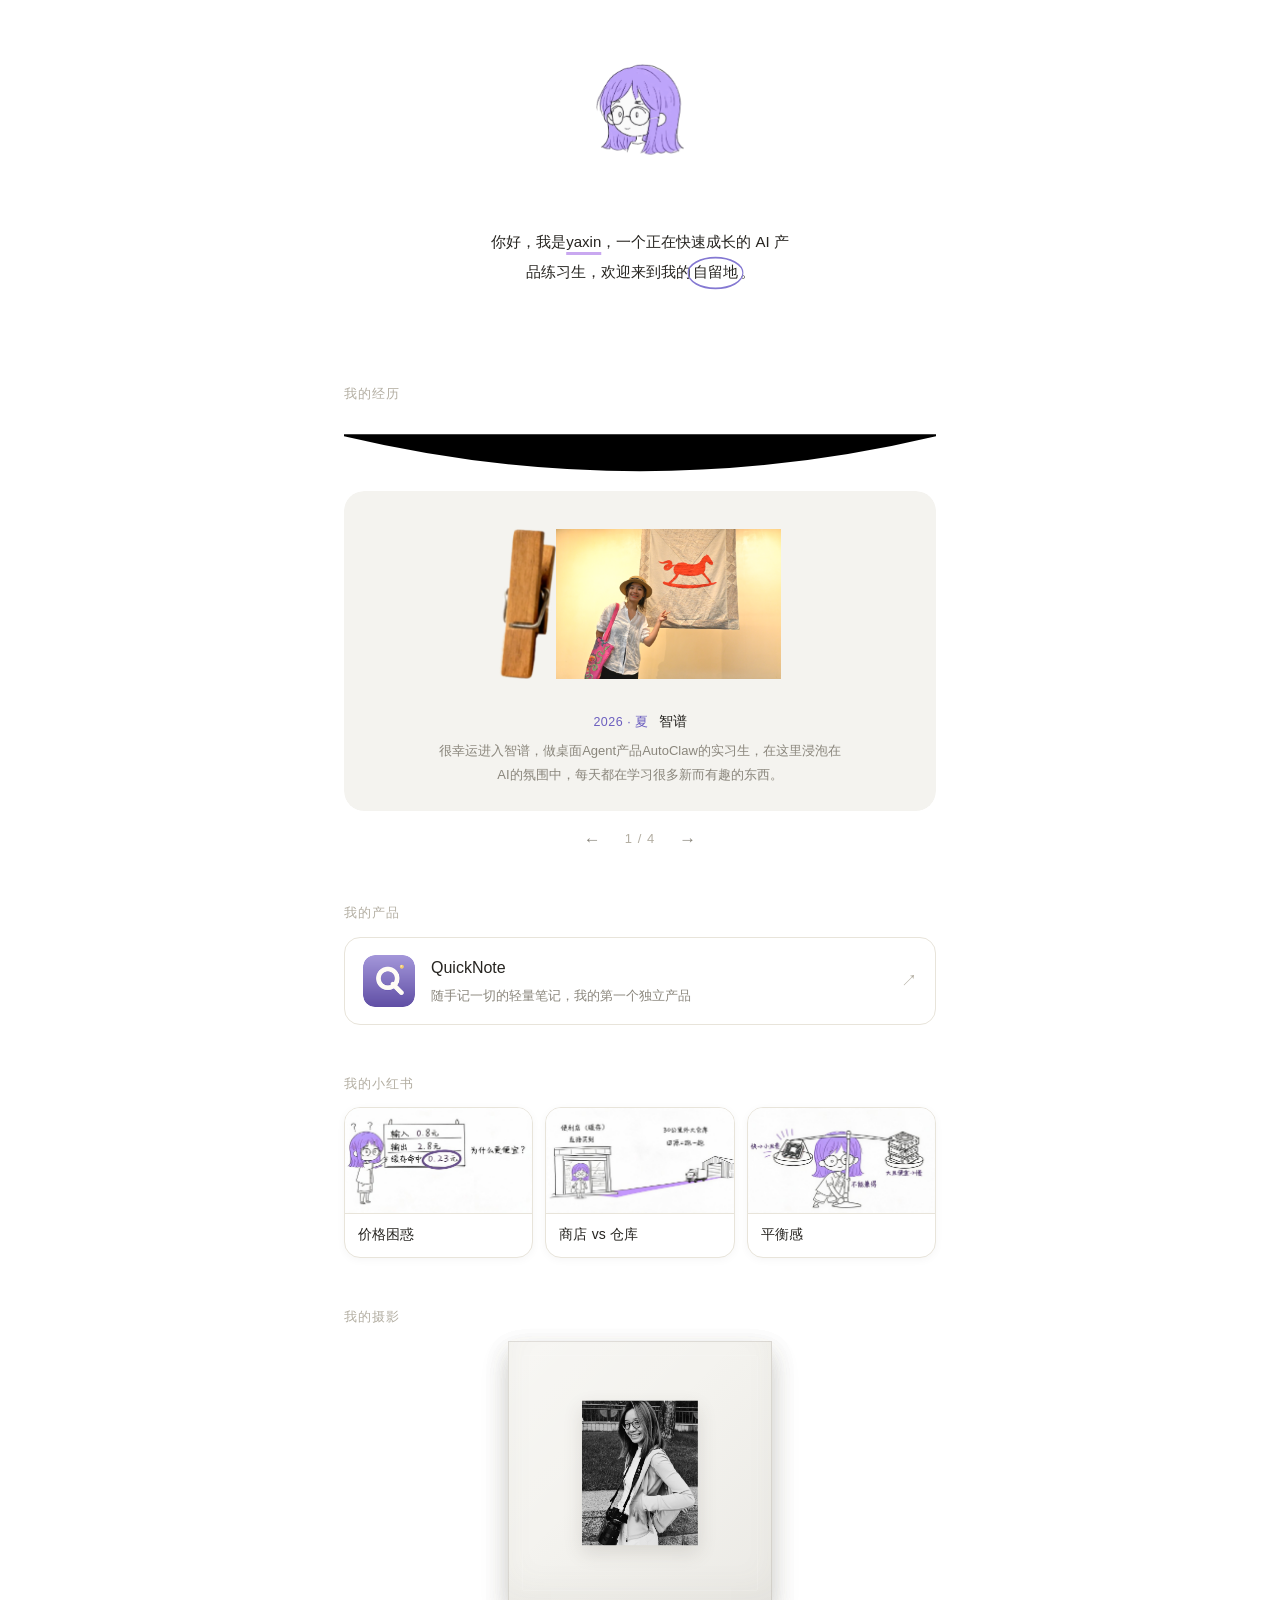
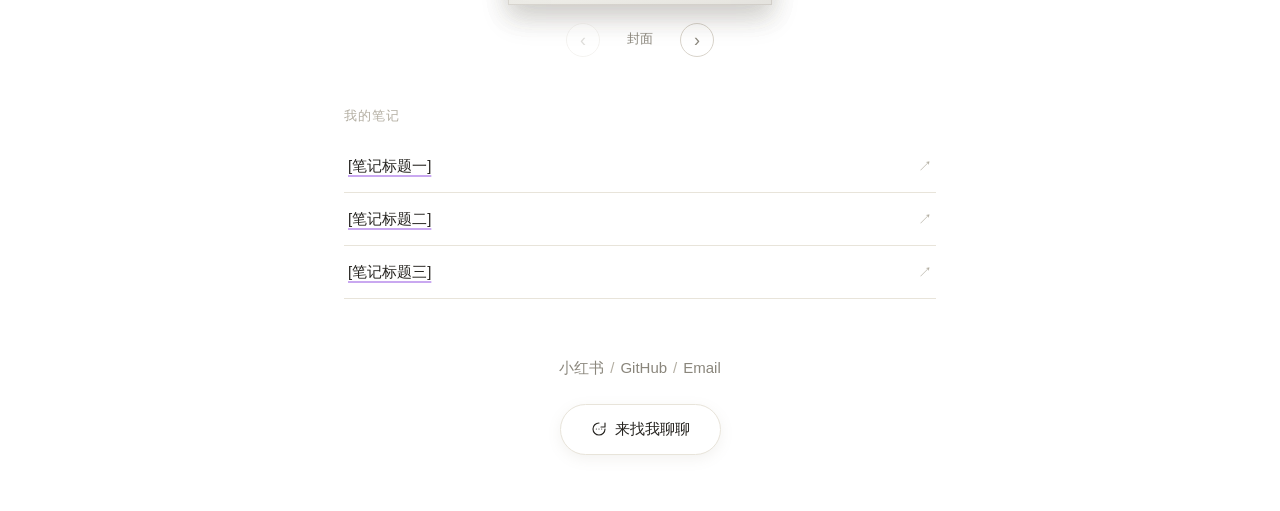
==== commit d0294a66: "Add files via upload" ====
--- a/editable-site-preview.html
+++ b/editable-site-preview.html
@@ -2,7 +2,7 @@
 <html lang="zh-CN">
 <head>
 <meta charset="UTF-8">
-<meta name="viewport" content="width=device-width, initial-scale=1.0">
+<meta name="viewport" content="width=device-width, initial-scale=1.0, viewport-fit=cover">
 <title>yaxin 的自留地</title>
 <meta name="description" content="yaxin，一个正在快速成长的 AI 产品练习生的自留地">
 <style>
@@ -160,12 +160,14 @@
   transition:border-color .2s,box-shadow .2s,transform .2s;
 }
 .works-row:hover{border-color:var(--accent-soft);box-shadow:0 6px 16px rgba(140,130,110,.10);transform:translateY(-2px);}
+.works-row + .works-row{margin-top:12px;}
 .works-row:focus-visible{outline:2px solid var(--accent);outline-offset:2px;border-radius:8px;}
 .works-icon{
   flex:none;width:52px;height:52px;
   display:flex;align-items:center;justify-content:center;
-}
-.works-icon img{width:100%;height:100%;object-fit:contain;}
+  border-radius:12px;overflow:hidden;
+}
+.works-icon img{width:100%;height:100%;object-fit:cover;border-radius:inherit;}
 .works-mid{flex:1;min-width:0;}
 .works-title{font-size:16px;font-weight:400;display:block;}
 .works-desc{font-size:13px;color:var(--ink-2);margin-top:3px;display:block;}
--- a/editable-preview.css
+++ b/editable-preview.css
@@ -1,9 +1,13 @@
-body.editor-preview-mode{min-height:100vh;}
+html{width:100%;max-width:100%;overflow-x:hidden;-webkit-text-size-adjust:100%!important;text-size-adjust:100%!important;}
+body.editor-preview-mode{width:100%;max-width:100%;min-height:100vh;overflow-x:hidden;-webkit-text-size-adjust:100%!important;text-size-adjust:100%!important;}
 .editor-preview-mode .wrap{padding-top:54px;}
 .site-module{margin:0 0 48px;}
 .site-module.story{margin-top:70px;}
 .site-module.works{margin-bottom:48px;}
 .site-module .works-group-title{margin-top:0!important;}
+.site-module[data-module-type="products"] .works-row + .works-row{margin-top:12px;}
+.site-module[data-module-type="products"] .works-icon{border-radius:12px;overflow:hidden;}
+.site-module[data-module-type="products"] .works-icon img{width:100%;height:100%;object-fit:cover;border-radius:inherit;}
 .site-module[data-module-type="album"] .works-group-title{margin-bottom:18px;}
 .site-module[data-module-type="experience"] .sec-head{margin-bottom:20px;}
 .site-module.is-hidden{display:none!important;}
@@ -46,11 +50,13 @@
 .xhs-arrow[hidden]{display:inline-flex!important;visibility:hidden;pointer-events:none;}
 .editor-preview-mode .footer{padding-top:8px;}
 @media(max-width:560px){
-  .editor-preview-mode .wrap{padding-top:38px;}
+  .editor-preview-mode .wrap{width:100%;max-width:100%;padding:38px max(18px,env(safe-area-inset-right)) 40px max(18px,env(safe-area-inset-left));overflow:hidden;}
+  .editor-preview-mode .site-module,.editor-preview-mode .story-viewport,.editor-preview-mode .story-window,.editor-preview-mode .works-row,.editor-preview-mode .notes-list,.editor-preview-mode .footer{width:100%;max-width:100%;min-width:0;}
   .site-module.story{margin-top:54px;}
   .editor-preview-mode .xhs-cards{grid-template-columns:repeat(2,minmax(0,1fr));}
-  .xhs-track{grid-auto-columns:calc((100% - 8px)/2);column-gap:8px;}
-  .xhs-carousel{grid-template-columns:30px minmax(0,1fr) 30px;gap:6px;}
+  .xhs-track{max-width:100%;grid-auto-columns:calc((100% - 8px)/2);column-gap:8px;}
+  .xhs-carousel{width:100%;max-width:100%;min-width:0;grid-template-columns:30px minmax(0,1fr) 30px;gap:6px;}
+  .xhs-window{min-width:0;max-width:100%;}
   .xhs-arrow{width:30px;height:30px;}
   .editor-preview-mode .ab-cover-photo{width:40%;}
   .editor-preview-mode .story-card,.editor-preview-mode .story-card.portrait,.editor-preview-mode .story-card.portrait.reverse{display:flex;min-height:350px;padding:64px 18px 24px;gap:18px;}
@@ -66,4 +72,13 @@
   .editor-preview-mode .story-info,.editor-preview-mode .story-card.portrait .story-info,.editor-preview-mode .story-card.portrait.reverse .story-info{order:2;align-items:center;text-align:center;padding:0 8px;}
   .editor-preview-mode .story-card.portrait .story-info{top:-14px;}
   .editor-preview-mode .story-card.portrait .story-head,.editor-preview-mode .story-card.portrait.reverse .story-head{justify-content:center;}
+  .editor-preview-mode .story-track{width:100%;max-width:100%;}
+  .editor-preview-mode .story-card{flex:0 0 100%;width:100%;max-width:100%;min-width:0;}
+  .editor-preview-mode .story-photo{width:100%;max-width:100%;}
+  .editor-preview-mode .works-row{gap:12px;padding:14px;}
+  .editor-preview-mode .works-mid{min-width:0;}
+  .editor-preview-mode .works-title,.editor-preview-mode .works-desc,.editor-preview-mode .note-title{white-space:normal;overflow-wrap:anywhere;word-break:break-word;}
+  .editor-preview-mode .album-scope{--w:min(40vw,164px);}
+  .editor-preview-mode .album-scope .ab-shell,.editor-preview-mode .album-scope .ab-scene{max-width:100%;}
+  .editor-preview-mode .footer-links{max-width:100%;padding:0 4px;}
 }
